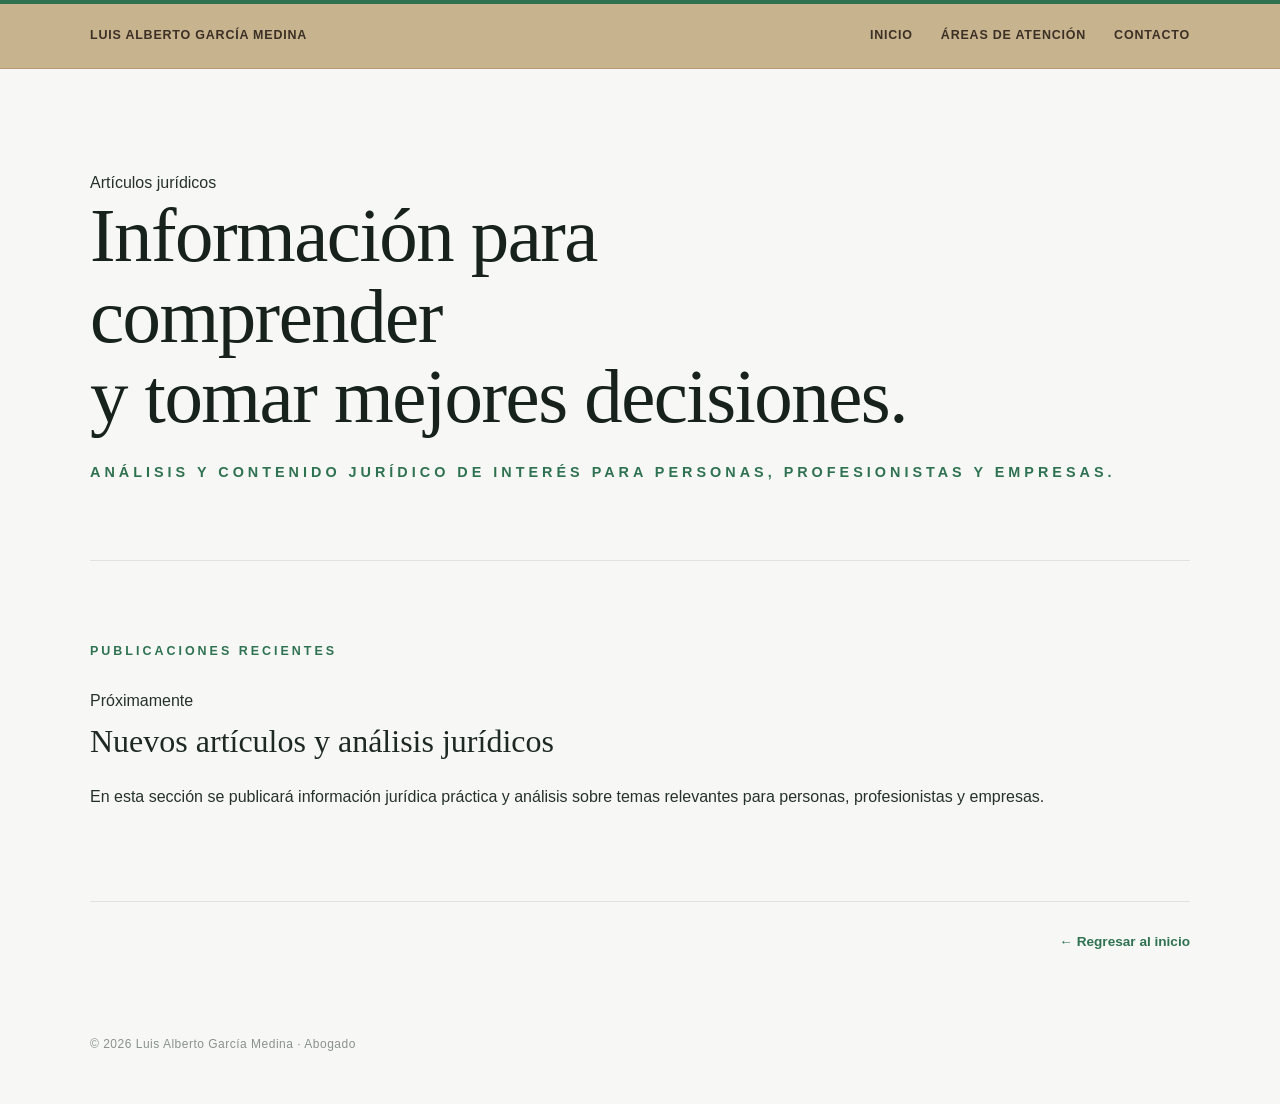
==== articulos.html @ a506838c "Create articulos.html" ====
<!DOCTYPE html>
<html lang="es">

<head>
    <meta charset="UTF-8">

    <meta name="viewport"
          content="width=device-width, initial-scale=1.0">

    <title>Artículos jurídicos | Luis Alberto García Medina</title>

    <meta name="description"
          content="Artículos y análisis jurídicos de interés para personas, profesionistas y empresas.">

    <link rel="icon" type="image/png" href="icon.png">
    <link rel="stylesheet" href="style.css">
</head>

<body>

    <!-- BARRA DE NAVEGACIÓN -->
    <nav class="navbar">
        <div class="nav-contenido">

            <span class="nav-titulo">
                Luis Alberto García Medina
            </span>

            <div class="nav-enlaces">
                <a href="index.html">Inicio</a>
                <a href="index.html#areas">Áreas de atención</a>
                <a href="index.html#contacto">Contacto</a>
            </div>

        </div>
    </nav>


    <!-- ENCABEZADO EDITORIAL -->
    <header class="header-articulos">

        <div class="identidad-articulos">

            <span class="articulos-etiqueta">
                Artículos jurídicos
            </span>

            <h1>
                Información para comprender<br>
                y tomar mejores decisiones.
            </h1>

            <p class="articulos-introduccion">
                Análisis y contenido jurídico de interés para personas,
                profesionistas y empresas.
            </p>

        </div>

    </header>


    <main>

        <!-- ARTÍCULOS -->
        <section class="seccion-articulos">

            <h2>Publicaciones recientes</h2>

            <div class="lista-articulos">

                <!-- ARTÍCULO PROVISIONAL -->
                <article class="tarjeta-articulo">

                    <span class="articulo-categoria">
                        Próximamente
                    </span>

                    <h3>
                        Nuevos artículos y análisis jurídicos
                    </h3>

                    <p>
                        En esta sección se publicará información jurídica
                        práctica y análisis sobre temas relevantes para
                        personas, profesionistas y empresas.
                    </p>

                </article>

            </div>

        </section>


        <!-- REGRESAR -->
        <div class="regresar-inicio">
            <a class="volver" href="index.html">
                ← Regresar al inicio
            </a>
        </div>

    </main>


    <footer>
        <p>
            © 2026 Luis Alberto García Medina · Abogado
        </p>
    </footer>

</body>

</html>
---- style.css ----
/* =========================================
   Luis Alberto García Medina | Abogado
   Diseño claro y profesional
   ========================================= */


/* CONFIGURACIÓN GENERAL */

* {
    margin: 0;
    padding: 0;
    box-sizing: border-box;
}

html {
    scroll-behavior: smooth;
}

body {
    background: #f7f8f6;
    color: #26312c;

    font-family: Arial, Helvetica, sans-serif;
    line-height: 1.7;

    min-height: 100vh;
}


/* LÍNEA SUPERIOR */

body::before {
    content: "";
    display: block;

    width: 100%;
    height: 4px;

    background: #2f7251;
}


/* CONTENEDORES */

header,
main,
footer {
    width: 90%;
    max-width: 1100px;
    margin-left: auto;
    margin-right: auto;
}


/* =========================================
   ENCABEZADO
   ========================================= */

header {
    padding: 100px 0 75px;

    border-bottom: 1px solid #dfe4e1;
}

header h1 {
    color: #17221d;

    font-family: Georgia, "Times New Roman", serif;
    font-size: clamp(2.5rem, 6vw, 4.8rem);

    font-weight: normal;
    line-height: 1.05;
    letter-spacing: -1.5px;

    max-width: 850px;
}

header p {
    margin-top: 22px;

    color: #2f7251;

    font-size: 0.9rem;
    font-weight: bold;

    letter-spacing: 4px;
    text-transform: uppercase;
}

/* =========================================
   ÚLTIMAS NOTICIAS EN ENCABEZADO
   ========================================= */

header {
    display: flex;
    justify-content: space-between;
    align-items: center;
    gap: 70px;
}

.identidad {
    flex: 1;
}

.ultimas-noticias {
    width: 300px;
    padding-left: 28px;
    border-left: 1px solid #c8b38f;
}

.noticias-etiqueta {
    display: block;

    margin-bottom: 14px;

    color: #9a7b48;

    font-size: 0.76rem;
    font-weight: bold;

    letter-spacing: 2.5px;
    text-transform: uppercase;
}

.ultimas-noticias .noticia-titulo {
    margin-top: 0;

    color: #56615c;

    font-family: Georgia, "Times New Roman", serif;
    font-size: 1rem;
    font-weight: normal;

    line-height: 1.5;
    letter-spacing: 0;
    text-transform: none;
}
/* =========================================
   SECCIONES
   ========================================= */

section {
    padding: 70px 0;

    border-bottom: 1px solid #dfe4e1;
}

section h2 {
    color: #2f7251;

    font-size: 0.78rem;
    font-weight: bold;

    text-transform: uppercase;
    letter-spacing: 3px;

    margin-bottom: 25px;
}

section h3 {
    color: #1e2924;

    font-family: Georgia, "Times New Roman", serif;
    font-size: 1.35rem;

    font-weight: normal;

    margin-bottom: 10px;
}

section > p {
    color: #56615c;

    max-width: 760px;

    font-size: 1.08rem;
}


/* =========================================
   ÁREAS DE ATENCIÓN
   ========================================= */

.areas {
    display: grid;

    grid-template-columns:
        repeat(2, minmax(0, 1fr));

    gap: 20px;

    margin-top: 35px;
}

.area {
    background: #ffffff;

    padding: 30px;

    border: 1px solid #e1e5e2;

    border-radius: 4px;

    box-shadow:
        0 4px 18px rgba(30, 50, 40, 0.04);

    transition:
        transform 0.2s ease,
        box-shadow 0.2s ease,
        border-color 0.2s ease;
}

.area:hover {
    transform: translateY(-3px);

    border-color: #9bbcab;

    box-shadow:
        0 8px 25px rgba(30, 50, 40, 0.08);
}

.area h3 {
    color: #24352d;
}

.area p {
    margin-top: 10px;

    color: #66716c;

    font-size: 0.95rem;
}


/* PEQUEÑO DETALLE VISUAL */

.area::before {
    content: "";

    display: block;

    width: 30px;
    height: 2px;

    background: #4b8b68;

    margin-bottom: 20px;
}


/* =========================================
   CONTACTO
   ========================================= */

section:last-of-type {
    padding-top: 80px;
    padding-bottom: 90px;
}

section:last-of-type h3 {
    font-size: 2rem;

    margin-bottom: 15px;
}

.boton {
    display: inline-block;

    margin-top: 30px;

    padding: 14px 27px;

    background: #2f7251;

    color: #ffffff;

    text-decoration: none;

    font-size: 0.88rem;
    font-weight: bold;

    letter-spacing: 0.5px;

    border-radius: 3px;

    transition:
        background 0.2s ease,
        transform 0.2s ease;
}

.boton:hover {
    background: #245c40;

    transform: translateY(-1px);
}

/* Fondo ornamental de contacto */
#contacto {
    position: relative;

    padding-left: 35px;
    padding-right: 35px;

    overflow: hidden;
}

/* Imagen ornamental en transparencia */
#contacto::before {
    content: "";

    position: absolute;
    inset: 0;

    background-image: url("fondo-contacto.png");
    background-repeat: no-repeat;
    background-position: center;
    background-size: cover;

    opacity: 0.45;

    z-index: 0;
    pointer-events: none;
}

/* Mantiene texto y botón por encima del fondo */
#contacto > * {
    position: relative;
    z-index: 1;
}


/* =========================================
   PIE DE PÁGINA
   ========================================= */

footer {
    padding: 35px 0 50px;

    color: #89918d;

    font-size: 0.75rem;

    letter-spacing: 0.5px;
}


/* =========================================
   CELULARES
   ========================================= */

@media (max-width: 700px) {

    header {
        padding: 70px 0 50px;
    }
header {
    flex-direction: column;
    align-items: flex-start;
    gap: 35px;
}

.ultimas-noticias {
    width: 100%;
    padding-left: 0;
    padding-top: 22px;

    border-left: none;
    border-top: 1px solid #c8b38f;
}
   
    header h1 {
        font-size: 2.7rem;
    }

    section {
        padding: 50px 0;
    }

    .areas {
        grid-template-columns: 1fr;
    }

    .area {
        padding: 25px;
    }

    section:last-of-type h3 {
        font-size: 1.7rem;
    }

}

/* =========================================
   TARJETAS INTERACTIVAS
   ========================================= */

.area-link {
    display: block;

    color: inherit;
    text-decoration: none;

    cursor: pointer;
}


/* Evita el estilo típico de los enlaces */

.area-link h3,
.area-link p {
    text-decoration: none;
}


/* INDICADOR "VER INFORMACIÓN" */

.ver-mas {
    display: inline-block;

    margin-top: 18px;

    color: #2f7251;

    font-size: 0.78rem;
    font-weight: bold;

    letter-spacing: 0.5px;

    opacity: 0.65;

    transition:
        opacity 0.2s ease,
        transform 0.2s ease;
}


/* EFECTO AL PASAR EL CURSOR */

.area-link:hover {
    transform: translateY(-5px);

    border-color: #7da58f;

    box-shadow:
        0 12px 30px rgba(30, 50, 40, 0.13);

    background: #ffffff;
}


/* El indicador también reacciona */

.area-link:hover .ver-mas {
    opacity: 1;

    transform: translateX(4px);
}


/* ACCESIBILIDAD: NAVEGACIÓN CON TECLADO */

.area-link:focus-visible {
    outline: 2px solid #2f7251;
    outline-offset: 4px;
}
/* =========================================
   PÁGINAS DE ÁREAS JURÍDICAS
   ========================================= */

.servicios-detalle {
    display: grid;
    grid-template-columns: repeat(2, minmax(0, 1fr));

    gap: 20px;
    margin-top: 40px;
}

.servicios-detalle > div {
    background: #ffffff;

    padding: 28px;

    border: 1px solid #e1e5e2;
    border-radius: 4px;

    box-shadow:
        0 4px 18px rgba(30, 50, 40, 0.04);
}

.servicios-detalle h3 {
    color: #24352d;

    font-size: 1.2rem;
}

.servicios-detalle p {
    color: #66716c;

    font-size: 0.95rem;
}


/* ENLACE PARA REGRESAR */

.volver {
    color: #2f7251;

    text-decoration: none;

    font-size: 0.85rem;
    font-weight: bold;

    transition: opacity 0.2s ease;
}

.volver:hover {
    opacity: 0.65;
}


/* CELULARES */

@media (max-width: 700px) {

    .servicios-detalle {
        grid-template-columns: 1fr;
    }

}
/* =========================================
   REGRESAR AL INICIO
   ========================================= */

.regresar-inicio {
    padding: 25px 0 45px;
    text-align: right;
}
/* =========================================
   BARRA DE NAVEGACIÓN
   ========================================= */

.navbar {
    width: 100%;
    background: #c8b38f;
    border-bottom: 1px solid #b39a72;
}

.nav-contenido {
    width: 90%;
    max-width: 1100px;
    margin: 0 auto;

    min-height: 64px;

    display: flex;
    align-items: center;
    justify-content: space-between;

    gap: 30px;
}

.nav-titulo {
    color: #3b3025;
    font-family: Arial, Helvetica, sans-serif;
    font-size: 0.78rem;
    font-weight: bold;
    letter-spacing: 0.8px;
    text-transform: uppercase;
    white-space: nowrap;
}
.nav-enlaces {
    display: flex;
    align-items: center;
    gap: 28px;
}

.nav-enlaces a {
    color: #3b3025;
    text-decoration: none;

    font-size: 0.78rem;
    font-weight: bold;

    letter-spacing: 0.8px;
    text-transform: uppercase;

    transition: color 0.2s ease;
}
.nav-enlaces a:hover {
    color: #2f7251;
}


/* CELULARES */

@media (max-width: 700px) {

    .nav-contenido {
        min-height: auto;
        padding: 16px 0;

        flex-direction: column;
        align-items: flex-start;

        gap: 12px;
    }

    .nav-enlaces {
        width: 100%;
        gap: 18px;

        overflow-x: auto;
        white-space: nowrap;
    }

    .nav-enlaces a {
        font-size: 0.72rem;
    }

}

/* =========================================
   ACCESIBILIDAD
   ========================================= */

.accesibilidad {
    position: fixed;
    right: 20px;
    bottom: 20px;
    z-index: 1000;
}

.accesibilidad-boton {
    display: flex;
    align-items: center;
    gap: 8px;

    padding: 11px 16px;

    background: #2f7251;
    color: #ffffff;

    border: none;
    border-radius: 4px;

    font-family: Arial, Helvetica, sans-serif;
    font-size: 0.82rem;
    font-weight: bold;

    cursor: pointer;

    box-shadow: 0 5px 18px rgba(30, 50, 40, 0.18);

    transition:
        background 0.2s ease,
        transform 0.2s ease;
}

.accesibilidad-boton:hover {
    background: #245c40;
    transform: translateY(-2px);
}

.accesibilidad-icono {
    font-size: 1.15rem;
}

.accesibilidad-panel {
    display: none;

    position: absolute;
    right: 0;
    bottom: 55px;

    width: 260px;
    padding: 22px;

    background: #f7f8f6;

    border: 1px solid #b39a72;
    border-radius: 4px;

    box-shadow: 0 8px 30px rgba(30, 50, 40, 0.18);
}

.accesibilidad-panel.activo {
    display: block;
}
/* ENCABEZADO DEL PANEL */

.accesibilidad-encabezado {
    display: flex;
    align-items: center;
    justify-content: space-between;
    gap: 15px;
    margin-bottom: 14px;
}

.accesibilidad-encabezado h2 {
    margin-bottom: 0;
}

.accesibilidad-cerrar {
    width: auto !important;
    margin: 0 !important;
    padding: 3px 8px !important;

    background: transparent !important;
    border: none !important;

    color: #3b3025 !important;

    font-size: 1.4rem !important;
    line-height: 1;

    cursor: pointer;
}

.accesibilidad-cerrar:hover {
    color: #2f7251 !important;
}
.accesibilidad-panel h2 {
    margin-bottom: 18px;

    color: #3b3025;

    font-size: 0.85rem;
    letter-spacing: 1px;
    text-transform: uppercase;
}

.accesibilidad-panel button {
    width: 100%;

    margin: 4px 0;
    padding: 10px;

    background: #ffffff;
    color: #3b3025;

    border: 1px solid #d8d2c7;
    border-radius: 3px;

    font-family: Arial, Helvetica, sans-serif;
    font-size: 0.82rem;

    text-align: left;
    cursor: pointer;
}

.accesibilidad-panel button:hover {
    border-color: #2f7251;
    color: #2f7251;
}

.accesibilidad-tamano {
    display: flex;
    gap: 6px;
    margin-bottom: 8px;
}

.accesibilidad-tamano button {
    text-align: center;
}

.accesibilidad-panel hr {
    margin: 12px 0;

    border: none;
    border-top: 1px solid #dfe4e1;
}


/* CELULARES */

@media (max-width: 700px) {

    .accesibilidad {
        right: 12px;
        bottom: 12px;
    }

    .accesibilidad-boton {
        padding: 10px 13px;
    }

    .accesibilidad-panel {
        width: 250px;
    }
}

/* =========================================
   MODO ALTO CONTRASTE
   ========================================= */

body.alto-contraste {
    background: #000000;
    color: #ffffff;
}

body.alto-contraste::before {
    background: #ffff00;
}

body.alto-contraste header,
body.alto-contraste main,
body.alto-contraste footer {
    color: #ffffff;
}

body.alto-contraste header {
    border-bottom-color: #ffffff;
}

body.alto-contraste header h1,
body.alto-contraste header p,
body.alto-contraste section h2,
body.alto-contraste section h3,
body.alto-contraste section p {
    color: #ffffff;
}

body.alto-contraste section {
    border-bottom-color: #ffffff;
}


/* BARRA DE NAVEGACIÓN */

body.alto-contraste .navbar {
    background: #000000;
    border-bottom-color: #ffffff;
}

body.alto-contraste .nav-titulo,
body.alto-contraste .nav-enlaces a {
    color: #ffff00;
}


/* TARJETAS */

body.alto-contraste .area,
body.alto-contraste .servicios-detalle > div {
    background: #000000;
    border-color: #ffffff;
    box-shadow: none;
}

body.alto-contraste .area h3,
body.alto-contraste .area p,
body.alto-contraste .servicios-detalle h3,
body.alto-contraste .servicios-detalle p {
    color: #ffffff;
}

body.alto-contraste .area::before {
    background: #ffff00;
}

body.alto-contraste .ver-mas,
body.alto-contraste .volver {
    color: #ffff00;
}


/* BOTÓN DE WHATSAPP */

body.alto-contraste .boton {
    background: #ffff00;
    color: #000000;
}


/* PANEL DE ACCESIBILIDAD */

body.alto-contraste .accesibilidad-boton {
    background: #ffff00;
    color: #000000;
}

body.alto-contraste .accesibilidad-panel {
    background: #000000;
    border-color: #ffffff;
}

body.alto-contraste .accesibilidad-panel h2 {
    color: #ffffff;
}

body.alto-contraste .accesibilidad-panel button {
    background: #000000;
    color: #ffffff;
    border-color: #ffffff;
}

body.alto-contraste .accesibilidad-panel button:hover {
    background: #ffff00;
    color: #000000;
}

body.alto-contraste .accesibilidad-cerrar {
    color: #ffffff !important;
}

/* =========================================
   RESALTAR ENLACES
   ========================================= */

body.enlaces-resaltados a:not(.accesibilidad-boton) {
    text-decoration: underline !important;
    text-decoration-thickness: 2px !important;
    text-underline-offset: 3px;
    font-weight: bold;
}

body.enlaces-resaltados .area-link {
    border: 2px solid #2f7251;
}

body.enlaces-resaltados .boton {
    text-decoration: underline !important;
}

/* =========================================
   TEXTO MÁS LEGIBLE
   ========================================= */

body.texto-legible {
    line-height: 1.9;
}

body.texto-legible p,
body.texto-legible h1,
body.texto-legible h2,
body.texto-legible h3,
body.texto-legible a,
body.texto-legible button {
    letter-spacing: 0.06em;
    word-spacing: 0.12em;
}

body.texto-legible p {
    line-height: 1.9;
}
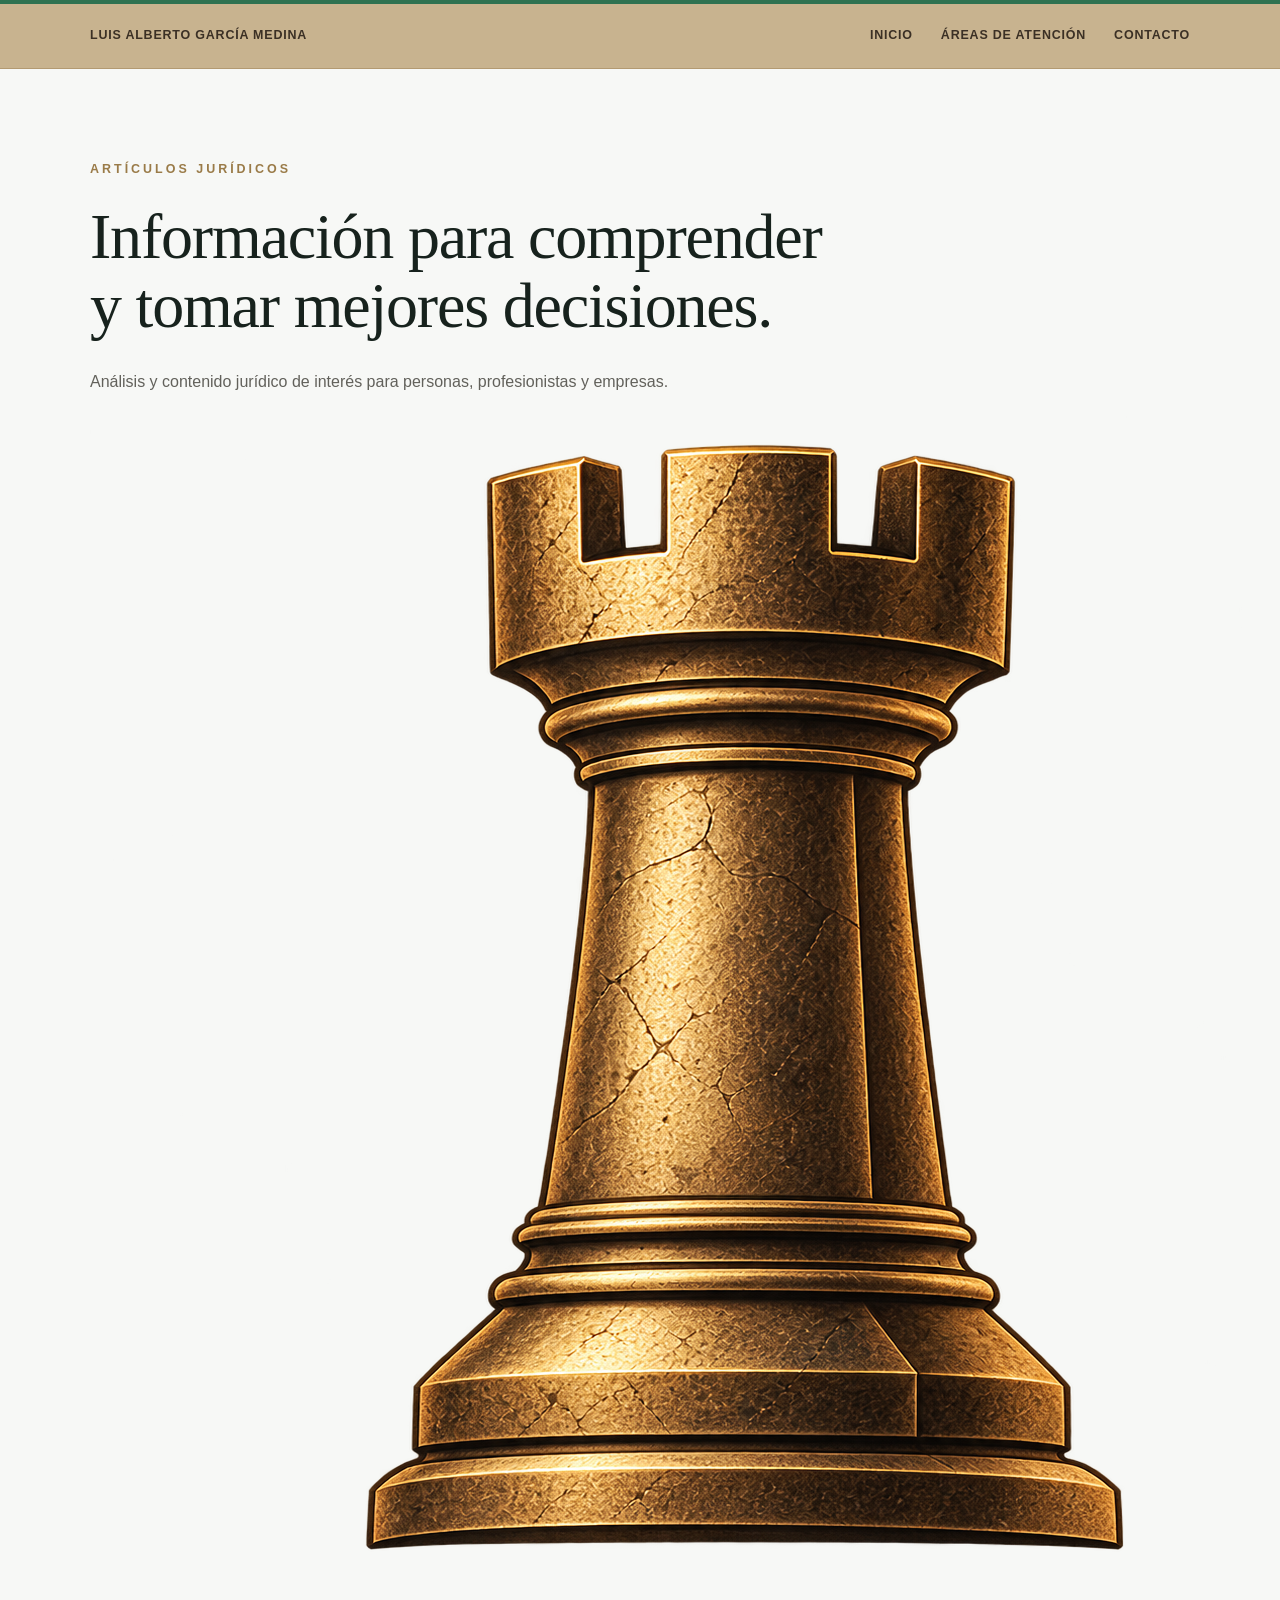
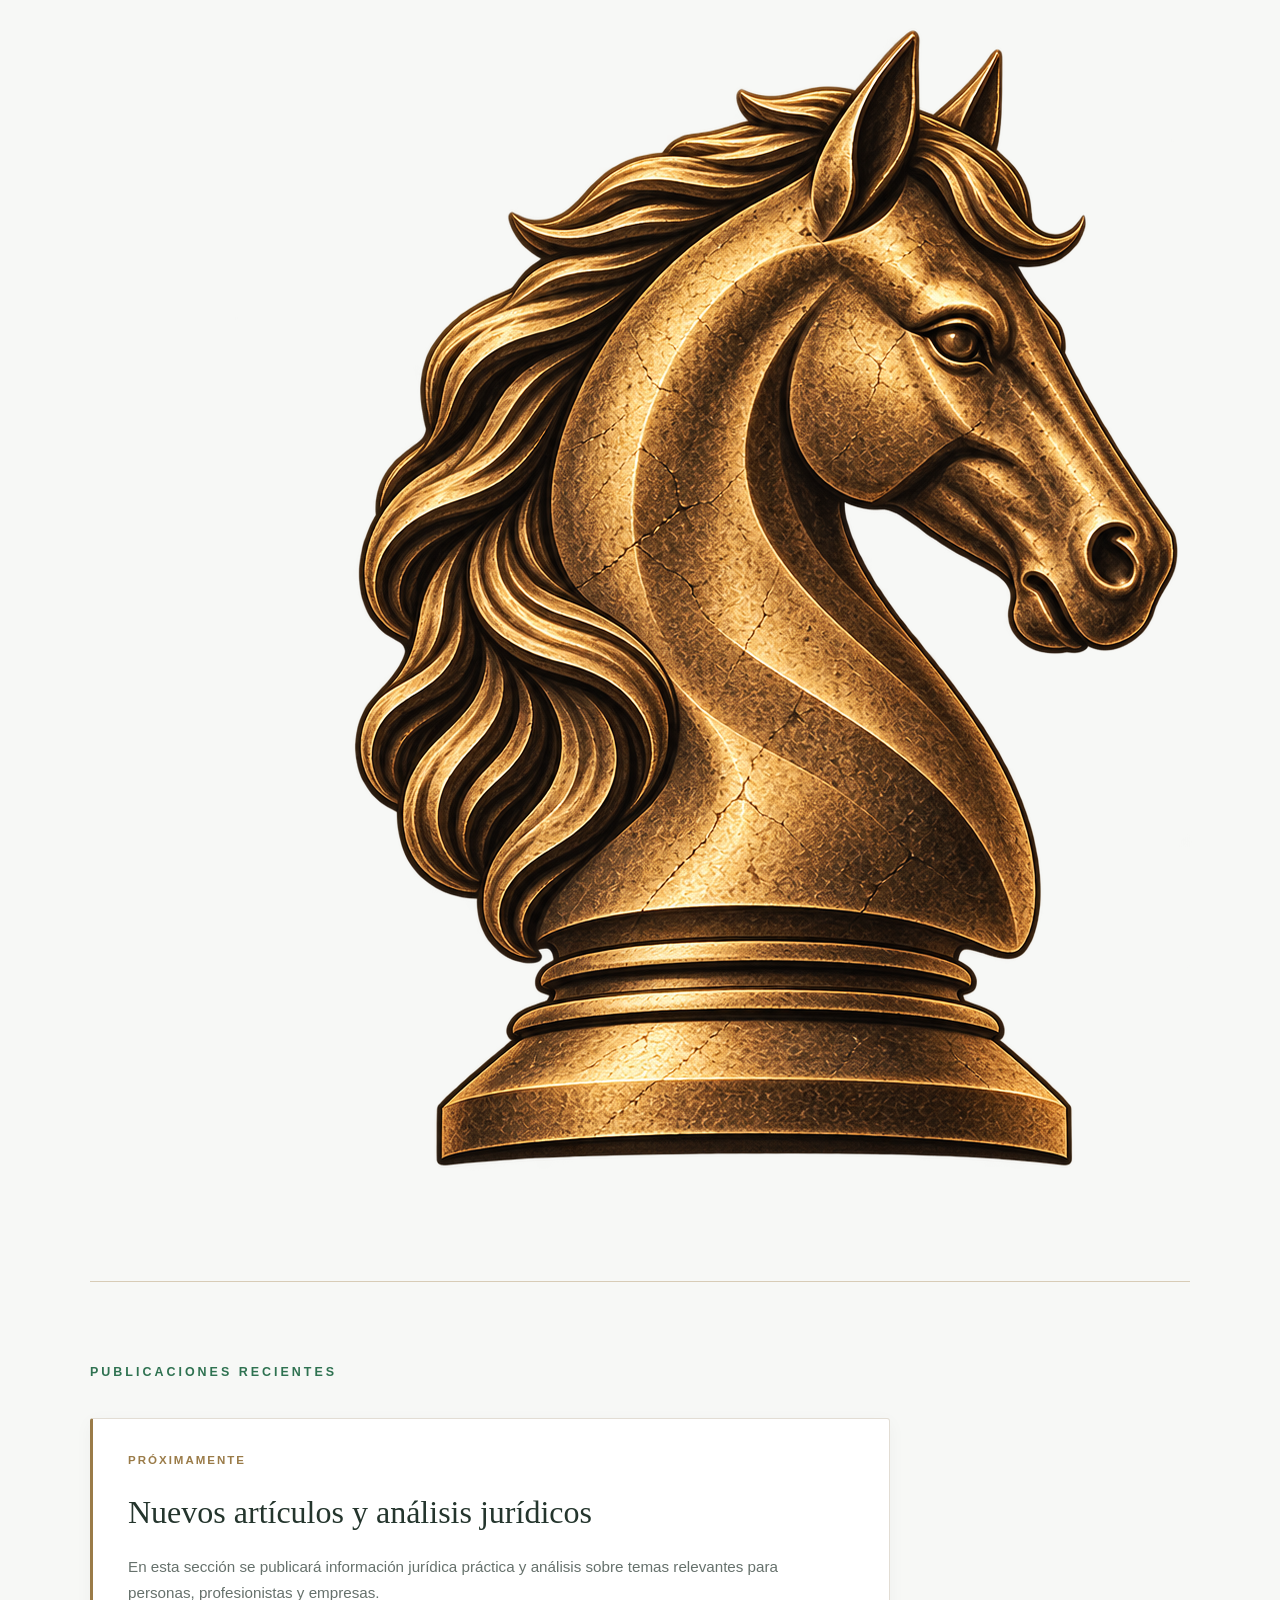
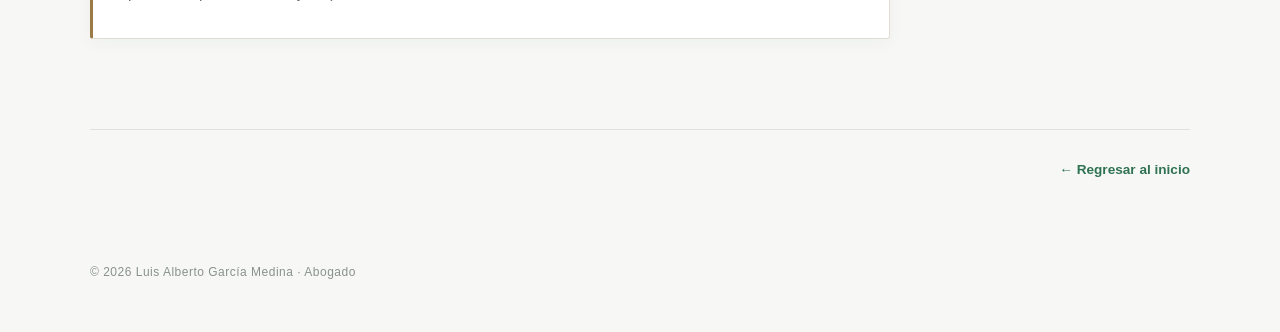
==== commit 882faa6e: "Update articulos.html" ====
--- a/articulos.html
+++ b/articulos.html
@@ -37,27 +37,39 @@
 
 
     <!-- ENCABEZADO EDITORIAL -->
-    <header class="header-articulos">
+  <header class="header-articulos">
 
-        <div class="identidad-articulos">
+    <div class="identidad-articulos">
 
-            <span class="articulos-etiqueta">
-                Artículos jurídicos
-            </span>
+        <span class="articulos-etiqueta">
+            Artículos jurídicos
+        </span>
 
-            <h1>
-                Información para comprender<br>
-                y tomar mejores decisiones.
-            </h1>
+        <h1>
+            Información para comprender<br>
+            y tomar mejores decisiones.
+        </h1>
 
-            <p class="articulos-introduccion">
-                Análisis y contenido jurídico de interés para personas,
-                profesionistas y empresas.
-            </p>
+        <p class="articulos-introduccion">
+            Análisis y contenido jurídico de interés para personas,
+            profesionistas y empresas.
+        </p>
 
-        </div>
+    </div>
 
-    </header>
+    <div class="simbolos-editoriales" aria-hidden="true">
+
+        <img class="simbolo-torre"
+             src="torre.png"
+             alt="">
+
+        <img class="simbolo-caballo"
+             src="caballo.png"
+             alt="">
+
+    </div>
+
+</header>
 
 
     <main>
--- a/style.css
+++ b/style.css
@@ -91,7 +91,7 @@
    ÚLTIMAS NOTICIAS EN ENCABEZADO
    ========================================= */
 
-header {
+.header-inicio {
     display: flex;
     justify-content: space-between;
     align-items: center;
@@ -350,10 +350,11 @@
 
 @media (max-width: 700px) {
 
-    header {
-        padding: 70px 0 50px;
-    }
-header {
+   header {
+    padding: 70px 0 50px;
+}
+
+.header-inicio {
     flex-direction: column;
     align-items: flex-start;
     gap: 35px;
@@ -620,6 +621,165 @@
 }
 
 /* =========================================
+   PÁGINA DE ARTÍCULOS
+   ========================================= */
+
+/* Encabezado editorial */
+
+.header-articulos {
+    display: block;
+
+    padding-top: 90px;
+    padding-bottom: 70px;
+
+    border-bottom: 1px solid #d8ccb7;
+}
+
+.identidad-articulos {
+    max-width: 850px;
+}
+
+.articulos-etiqueta {
+    display: block;
+
+    margin-bottom: 22px;
+
+    color: #9a7b48;
+
+    font-size: 0.78rem;
+    font-weight: bold;
+
+    letter-spacing: 3px;
+    text-transform: uppercase;
+}
+
+.header-articulos h1 {
+    max-width: 900px;
+
+    color: #17221d;
+
+    font-family: Georgia, "Times New Roman", serif;
+    font-size: clamp(2.3rem, 5vw, 4.2rem);
+
+    font-weight: normal;
+    line-height: 1.08;
+    letter-spacing: -1.2px;
+}
+
+.header-articulos .articulos-introduccion {
+    max-width: 650px;
+
+    margin-top: 28px;
+
+    color: #62615b;
+
+    font-family: Arial, Helvetica, sans-serif;
+    font-size: 1rem;
+    font-weight: normal;
+
+    line-height: 1.7;
+    letter-spacing: 0;
+    text-transform: none;
+}
+
+
+/* Sección de publicaciones */
+
+.seccion-articulos {
+    padding-top: 70px;
+    padding-bottom: 80px;
+}
+
+.lista-articulos {
+    margin-top: 35px;
+}
+
+.tarjeta-articulo {
+    max-width: 800px;
+
+    padding: 32px 35px;
+
+    background: #ffffff;
+
+    border: 1px solid #e2ddd4;
+    border-left: 3px solid #9a7b48;
+
+    border-radius: 3px;
+
+    box-shadow:
+        0 4px 18px rgba(30, 50, 40, 0.04);
+
+    transition:
+        transform 0.2s ease,
+        box-shadow 0.2s ease;
+}
+
+.tarjeta-articulo:hover {
+    transform: translateY(-2px);
+
+    box-shadow:
+        0 8px 25px rgba(30, 50, 40, 0.08);
+}
+
+.articulo-categoria {
+    display: block;
+
+    margin-bottom: 14px;
+
+    color: #9a7b48;
+
+    font-size: 0.72rem;
+    font-weight: bold;
+
+    letter-spacing: 2px;
+    text-transform: uppercase;
+}
+
+.tarjeta-articulo h3 {
+    margin-bottom: 14px;
+
+    color: #24352d;
+
+    font-family: Georgia, "Times New Roman", serif;
+    font-size: 1.45rem;
+
+    font-weight: normal;
+}
+
+.tarjeta-articulo p {
+    max-width: 680px;
+
+    color: #66716c;
+
+    font-size: 0.95rem;
+    line-height: 1.7;
+}
+
+
+/* Adaptación para celular */
+
+@media (max-width: 700px) {
+
+    .header-articulos {
+        padding-top: 65px;
+        padding-bottom: 50px;
+    }
+
+    .header-articulos h1 {
+        font-size: 2.35rem;
+    }
+
+    .seccion-articulos {
+        padding-top: 50px;
+        padding-bottom: 60px;
+    }
+
+    .tarjeta-articulo {
+        padding: 26px 24px;
+    }
+
+}
+/* =========================================
    ACCESIBILIDAD
    ========================================= */
 
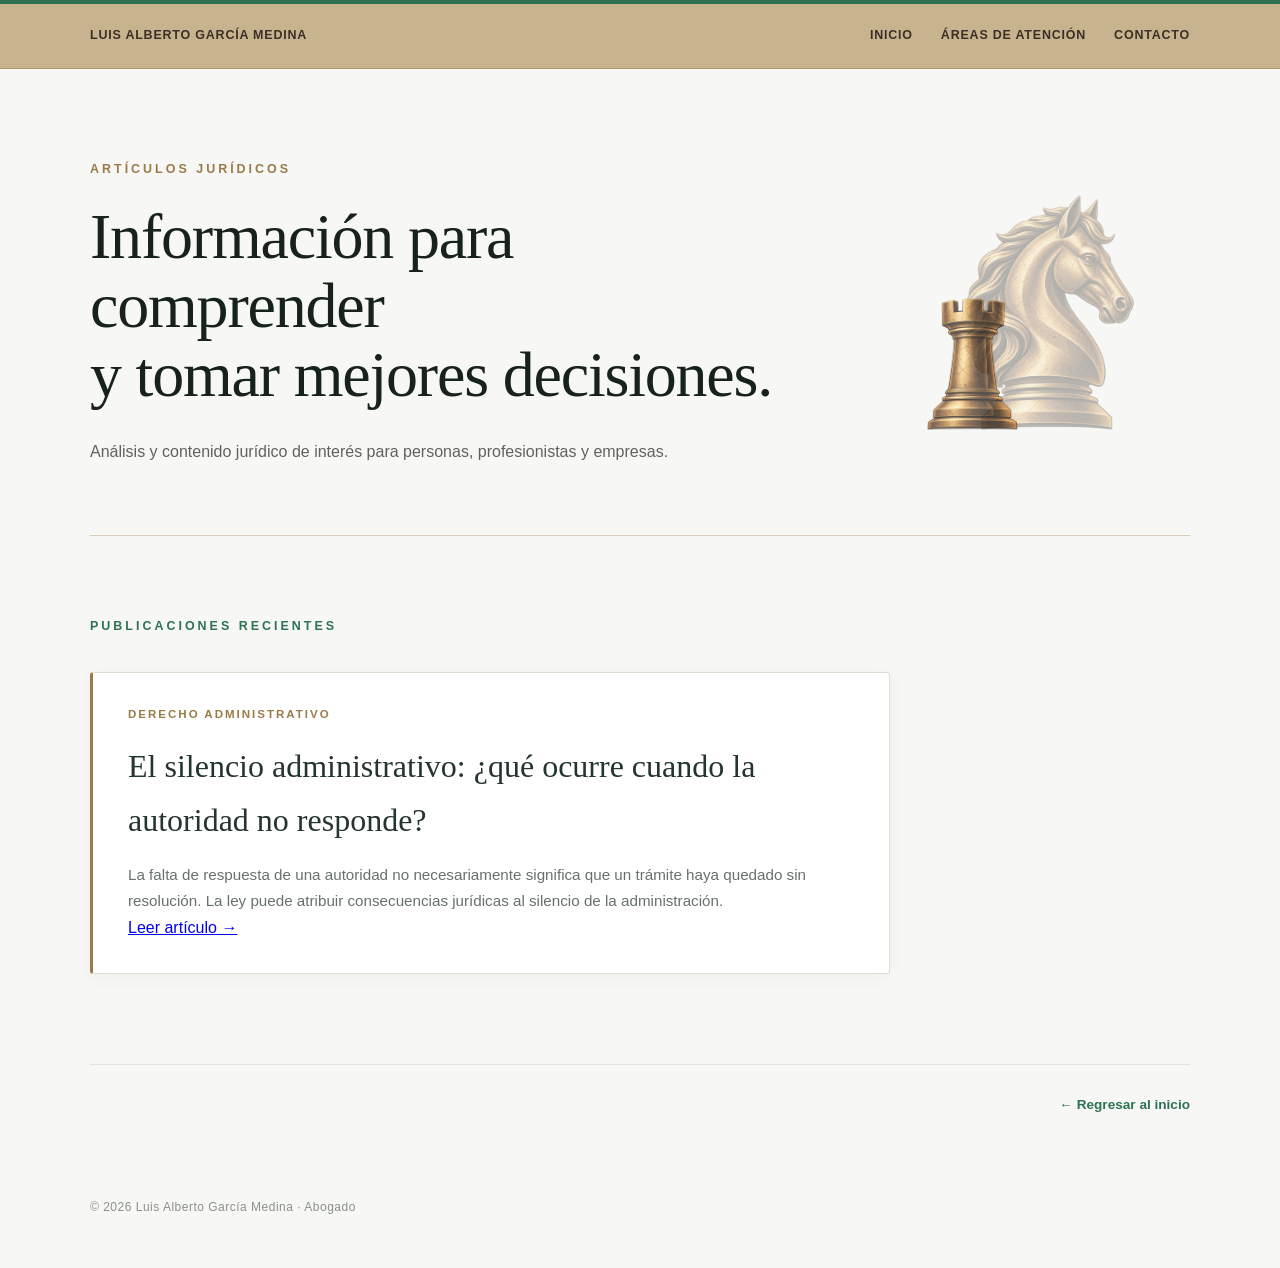
==== commit fa049e63: "Update articulos.html" ====
--- a/articulos.html
+++ b/articulos.html
@@ -81,24 +81,23 @@
 
             <div class="lista-articulos">
 
-                <!-- ARTÍCULO PROVISIONAL -->
-                <article class="tarjeta-articulo">
+<article class="tarjeta-articulo">
+    <span class="articulo-categoria">Derecho administrativo</span>
 
-                    <span class="articulo-categoria">
-                        Próximamente
-                    </span>
+    <h3>
+        El silencio administrativo: ¿qué ocurre cuando la autoridad no responde?
+    </h3>
 
-                    <h3>
-                        Nuevos artículos y análisis jurídicos
-                    </h3>
+    <p>
+        La falta de respuesta de una autoridad no necesariamente significa
+        que un trámite haya quedado sin resolución. La ley puede atribuir
+        consecuencias jurídicas al silencio de la administración.
+    </p>
 
-                    <p>
-                        En esta sección se publicará información jurídica
-                        práctica y análisis sobre temas relevantes para
-                        personas, profesionistas y empresas.
-                    </p>
-
-                </article>
+    <a class="leer-articulo" href="#">
+        Leer artículo →
+    </a>
+</article>
 
             </div>
 
--- a/style.css
+++ b/style.css
@@ -627,7 +627,10 @@
 /* Encabezado editorial */
 
 .header-articulos {
-    display: block;
+    display: flex;
+    justify-content: space-between;
+    align-items: center;
+    gap: 60px;
 
     padding-top: 90px;
     padding-bottom: 70px;
@@ -638,7 +641,61 @@
 .identidad-articulos {
     max-width: 850px;
 }
-
+/* Símbolos editoriales */
+
+.simbolos-editoriales {
+    position: relative;
+    flex-shrink: 0;
+
+    width: 330px;
+    height: 280px;
+
+    margin-right: 10px;
+}
+
+/* Configuración general */
+/* Símbolos editoriales */
+
+.simbolos-editoriales {
+    position: relative;
+    flex-shrink: 0;
+
+    width: 330px;
+    height: 280px;
+
+    margin-right: 10px;
+}
+
+/* Configuración general */
+.simbolos-editoriales img {
+    position: absolute;
+    display: block;
+    object-fit: contain;
+}
+
+/* Caballo: figura de fondo */
+.simbolo-caballo {
+    width: 270px;
+
+    right: 0;
+    bottom: 15px;
+
+    opacity: 0.30;
+
+    z-index: 1;
+}
+
+/* Torre: figura principal */
+.simbolo-torre {
+    width: 155px;
+
+    right: 130px;
+    bottom: 17px;
+
+    opacity: 0.72;
+
+    z-index: 2;
+}
 .articulos-etiqueta {
     display: block;
 
@@ -763,6 +820,10 @@
     .header-articulos {
         padding-top: 65px;
         padding-bottom: 50px;
+
+        flex-direction: column;
+        align-items: flex-start;
+        gap: 35px;
     }
 
     .header-articulos h1 {
@@ -777,6 +838,29 @@
     .tarjeta-articulo {
         padding: 26px 24px;
     }
+
+  .simbolos-editoriales {
+    width: 170px;
+    height: 150px;
+
+    align-self: flex-end;
+    margin-right: 0;
+}
+
+.simbolo-torre {
+    width: 105px;
+
+    right: 50px;
+    bottom: 0;
+}
+
+.simbolo-caballo {
+    width: 95px;
+
+    right: 0;
+    bottom: 25px;
+}
+
 
 }
 /* =========================================
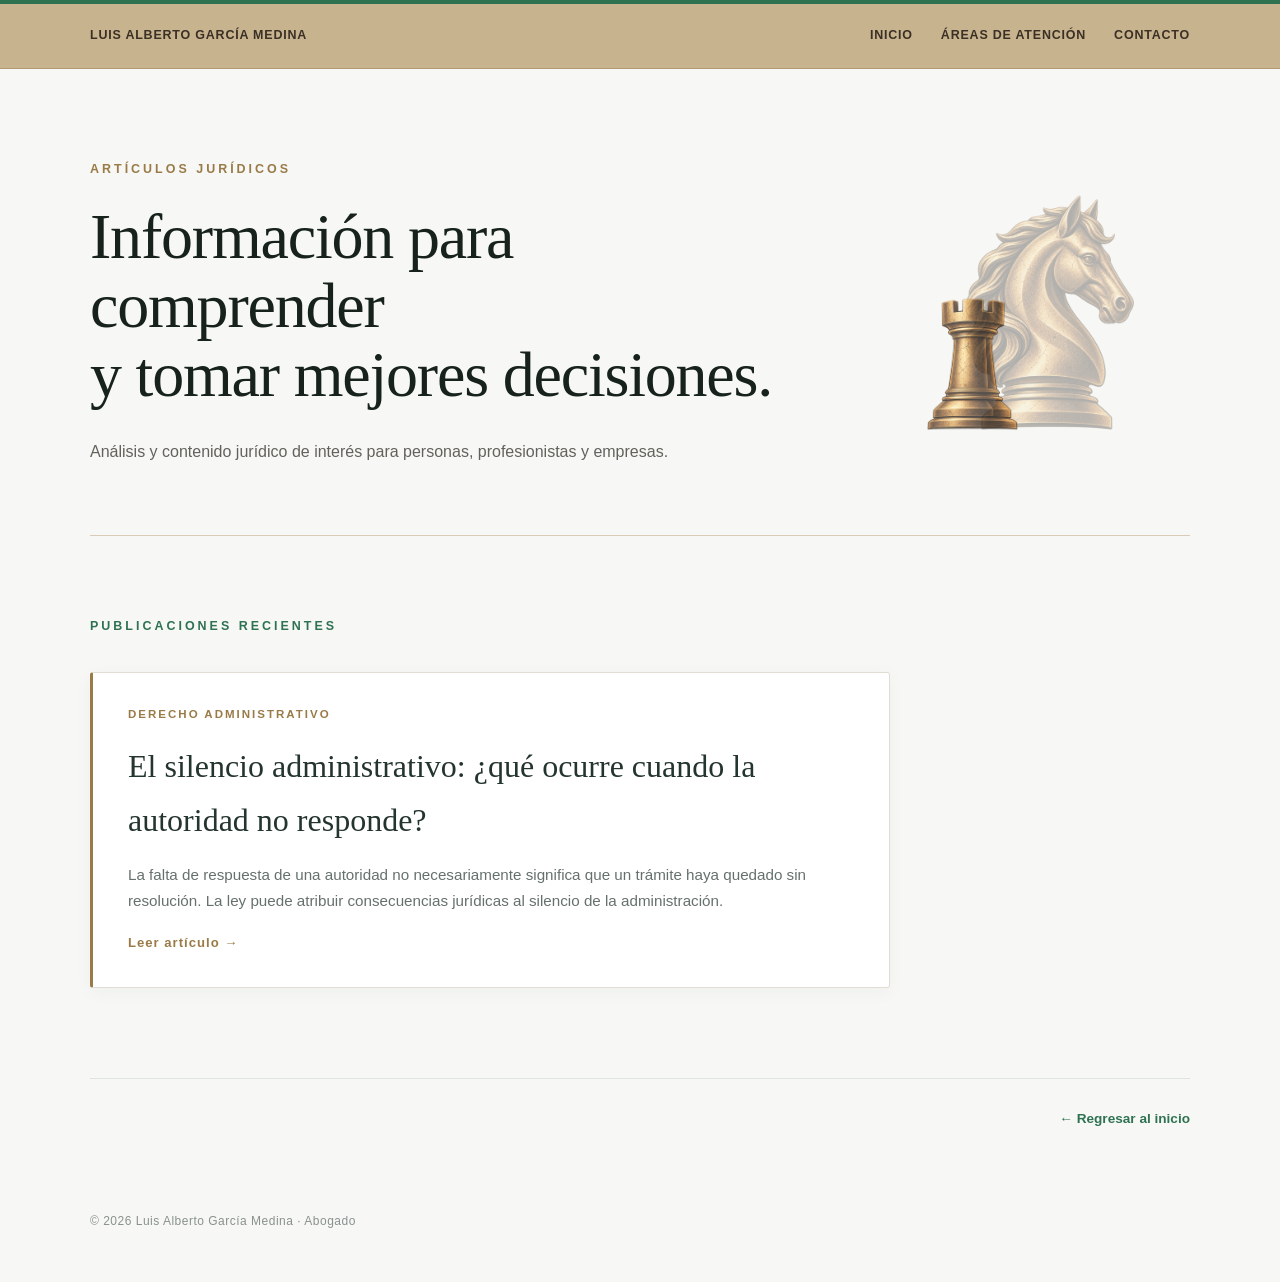
==== commit 554846fe: "Update articulos.html" ====
--- a/articulos.html
+++ b/articulos.html
@@ -94,7 +94,7 @@
         consecuencias jurídicas al silencio de la administración.
     </p>
 
-    <a class="leer-articulo" href="#">
+    <a class="leer-articulo" href="silencio-administrativo.html">
         Leer artículo →
     </a>
 </article>
--- a/style.css
+++ b/style.css
@@ -812,6 +812,23 @@
     line-height: 1.7;
 }
 
+.leer-articulo {
+    display: inline-block;
+    margin-top: 18px;
+
+    color: #9a7b48;
+    font-size: 0.82rem;
+    font-weight: bold;
+    letter-spacing: 1px;
+    text-decoration: none;
+
+    transition: transform 0.2s ease, color 0.2s ease;
+}
+
+.leer-articulo:hover {
+    color: #24352d;
+    transform: translateX(4px);
+}
 
 /* Adaptación para celular */
 
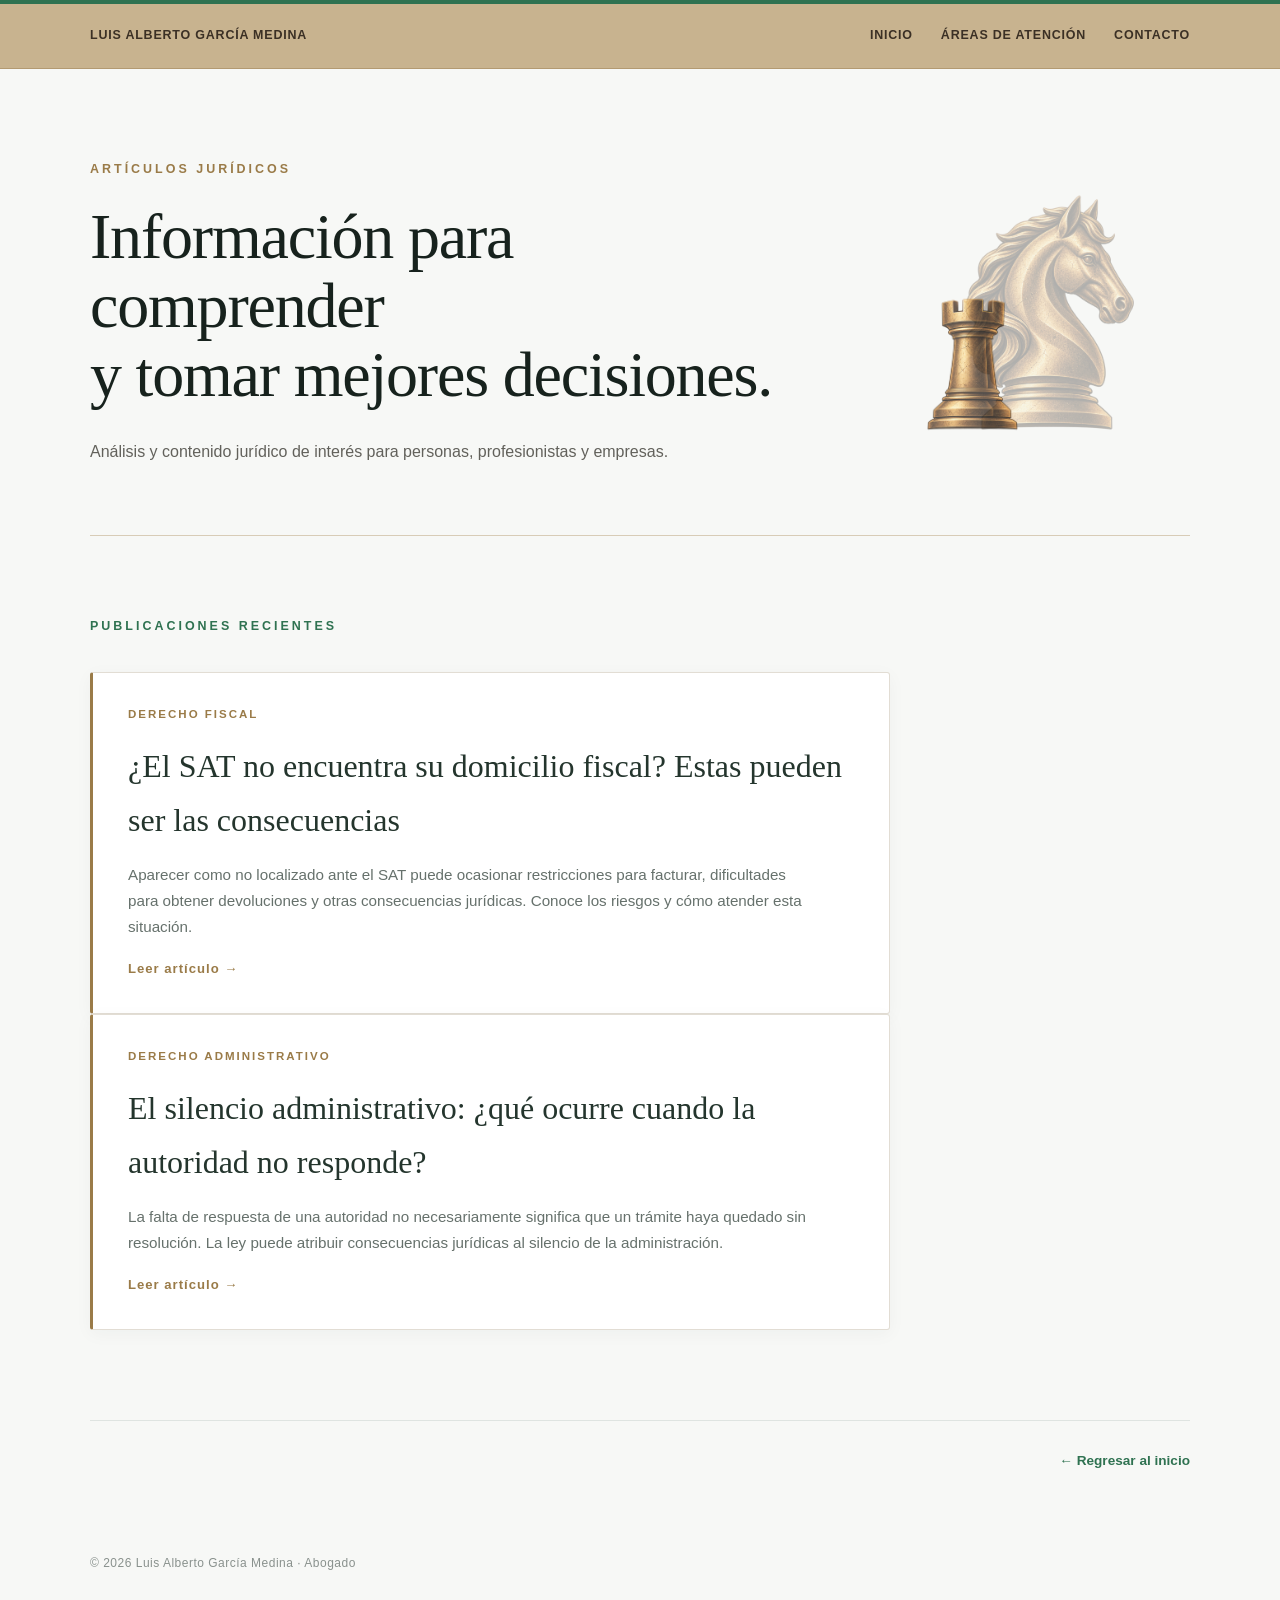
==== commit 3772368c: "Update articulos.html" ====
--- a/articulos.html
+++ b/articulos.html
@@ -81,6 +81,32 @@
 
             <div class="lista-articulos">
 
+                
+<!-- ARTÍCULO: DOMICILIO FISCAL NO LOCALIZADO -->
+<article class="tarjeta-articulo">
+
+    <span class="articulo-categoria">
+        Derecho fiscal
+    </span>
+
+    <h3>
+        ¿El SAT no encuentra su domicilio fiscal?
+        Estas pueden ser las consecuencias
+    </h3>
+
+    <p>
+        Aparecer como no localizado ante el SAT puede ocasionar
+        restricciones para facturar, dificultades para obtener
+        devoluciones y otras consecuencias jurídicas.
+        Conoce los riesgos y cómo atender esta situación.
+    </p>
+
+    <a class="leer-articulo" href="domicilio-fiscal-no-localizado.html">
+        Leer artículo →
+    </a>
+
+</article>
+
 <article class="tarjeta-articulo">
     <span class="articulo-categoria">Derecho administrativo</span>
 
--- a/style.css
+++ b/style.css
@@ -569,6 +569,13 @@
     text-transform: uppercase;
     white-space: nowrap;
 }
+
+#fecha-hora-culiacan {
+    font-weight: normal;
+    letter-spacing: 0.5px;
+    white-space: nowrap;
+}
+
 .nav-enlaces {
     display: flex;
     align-items: center;
@@ -606,17 +613,21 @@
         gap: 12px;
     }
 
-    .nav-enlaces {
-        width: 100%;
-        gap: 18px;
-
-        overflow-x: auto;
-        white-space: nowrap;
-    }
-
-    .nav-enlaces a {
-        font-size: 0.72rem;
-    }
+   
+.nav-enlaces {
+    width: 100%;
+    display: grid;
+    grid-template-columns: repeat(2, minmax(0, 1fr));
+    column-gap: 12px;
+    row-gap: 12px;
+}
+
+.nav-enlaces a {
+    font-size: 0.72rem;
+    white-space: normal;
+    line-height: 1.4;
+}
+
 
 }
 
@@ -830,6 +841,154 @@
     transform: translateX(4px);
 }
 
+/* =========================================
+   ARTÍCULO INDIVIDUAL
+   ========================================= */
+
+.pagina-articulo {
+    max-width: 1100px;
+    margin: 0 auto;
+    padding: 80px 35px 90px;
+   overflow: hidden;
+}
+
+.articulo-completo {
+    max-width: 780px;
+}
+
+.articulo-completo h1 {
+    margin-top: 18px;
+    margin-bottom: 28px;
+
+    color: #17221d;
+    font-family: Georgia, "Times New Roman", serif;
+    font-size: clamp(2.4rem, 5vw, 4rem);
+    font-weight: normal;
+    line-height: 1.1;
+    letter-spacing: -1px;
+}
+
+.articulo-entrada {
+    margin-bottom: 45px;
+
+    color: #62615b;
+    font-family: Georgia, "Times New Roman", serif;
+    font-size: 1.2rem;
+    line-height: 1.7;
+}
+
+.contenido-articulo {
+    color: #3f4944;
+    font-size: 1rem;
+    line-height: 1.85;
+
+    text-align: justify;
+    hyphens: auto;
+    overflow-wrap: break-word;
+}
+/* =========================================
+   PRESENTACIÓN DEL CONTENIDO DEL ARTÍCULO
+   ========================================= */
+
+/* Separación entre párrafos */
+.contenido-articulo p {
+    margin-bottom: 22px;
+}
+
+/* Títulos principales del artículo */
+.contenido-articulo h2 {
+    margin-top: 45px;
+    margin-bottom: 18px;
+
+    color: #24352d;
+    font-family: Georgia, "Times New Roman", serif;
+    font-size: 1.65rem;
+    font-weight: normal;
+    line-height: 1.3;
+}
+
+/* Subtítulos */
+.contenido-articulo h3 {
+    margin-top: 30px;
+    margin-bottom: 12px;
+
+    color: #2f7251;
+    font-family: Georgia, "Times New Roman", serif;
+    font-size: 1.2rem;
+    font-weight: normal;
+}
+
+/* Fecha y tiempo estimado de lectura */
+.contenido-articulo .articulo-fecha {
+    margin-bottom: 35px;
+
+    color: #9a7b48;
+    font-size: 0.82rem;
+    letter-spacing: 0.3px;
+}
+
+/* Firma del autor */
+.contenido-articulo p:last-child {
+    margin-top: 45px;
+    padding-top: 20px;
+
+    border-top: 1px solid #d8ccb7;
+
+    color: #62615b;
+    font-size: 0.9rem;
+}
+.pagina-articulo .regresar-inicio {
+    max-width: 780px;
+    margin-top: 65px;
+}
+/* MARCA DE AGUA EN ARTÍCULOS */
+
+.articulo-completo {
+    position: relative;
+    isolation: isolate;
+}
+
+.marca-agua {
+    position: absolute;
+
+    top: 220px;
+    left: 48%;
+
+    width: 600px;
+    height: 780px;
+
+    background-repeat: no-repeat;
+    background-position: center;
+    background-size: contain;
+
+    opacity: 0.05;
+
+    pointer-events: none;
+    z-index: 0;
+}
+
+.marca-agua.torre {
+    background-image: url("torre.png");
+    opacity: 0.05;
+    background-color: transparent;
+    border: none;
+}
+
+/* Marca de agua del artículo sobre domicilio fiscal */
+
+.marca-agua.caballo {
+    background-image: url("caballo.png");
+    width: 810px;
+    height: 1053px;
+    left: 42%;
+    opacity: 0.05;
+}
+
+.articulo-completo > :not(.marca-agua) {
+    position: relative;
+    z-index: 1;
+}
+
 /* Adaptación para celular */
 
 @media (max-width: 700px) {
@@ -856,27 +1015,33 @@
         padding: 26px 24px;
     }
 
-  .simbolos-editoriales {
-    width: 170px;
-    height: 150px;
+ 
+.simbolos-editoriales {
+    width: 260px;
+    height: 210px;
 
     align-self: flex-end;
     margin-right: 0;
 }
 
 .simbolo-torre {
-    width: 105px;
-
-    right: 50px;
-    bottom: 0;
+    width: 125px;
+
+    right: 115px;
+    bottom: 5px;
+
+    opacity: 0.72;
 }
 
 .simbolo-caballo {
-    width: 95px;
+    width: 205px;
 
     right: 0;
-    bottom: 25px;
-}
+    bottom: 8px;
+
+    opacity: 0.30;
+}
+
 
 
 }
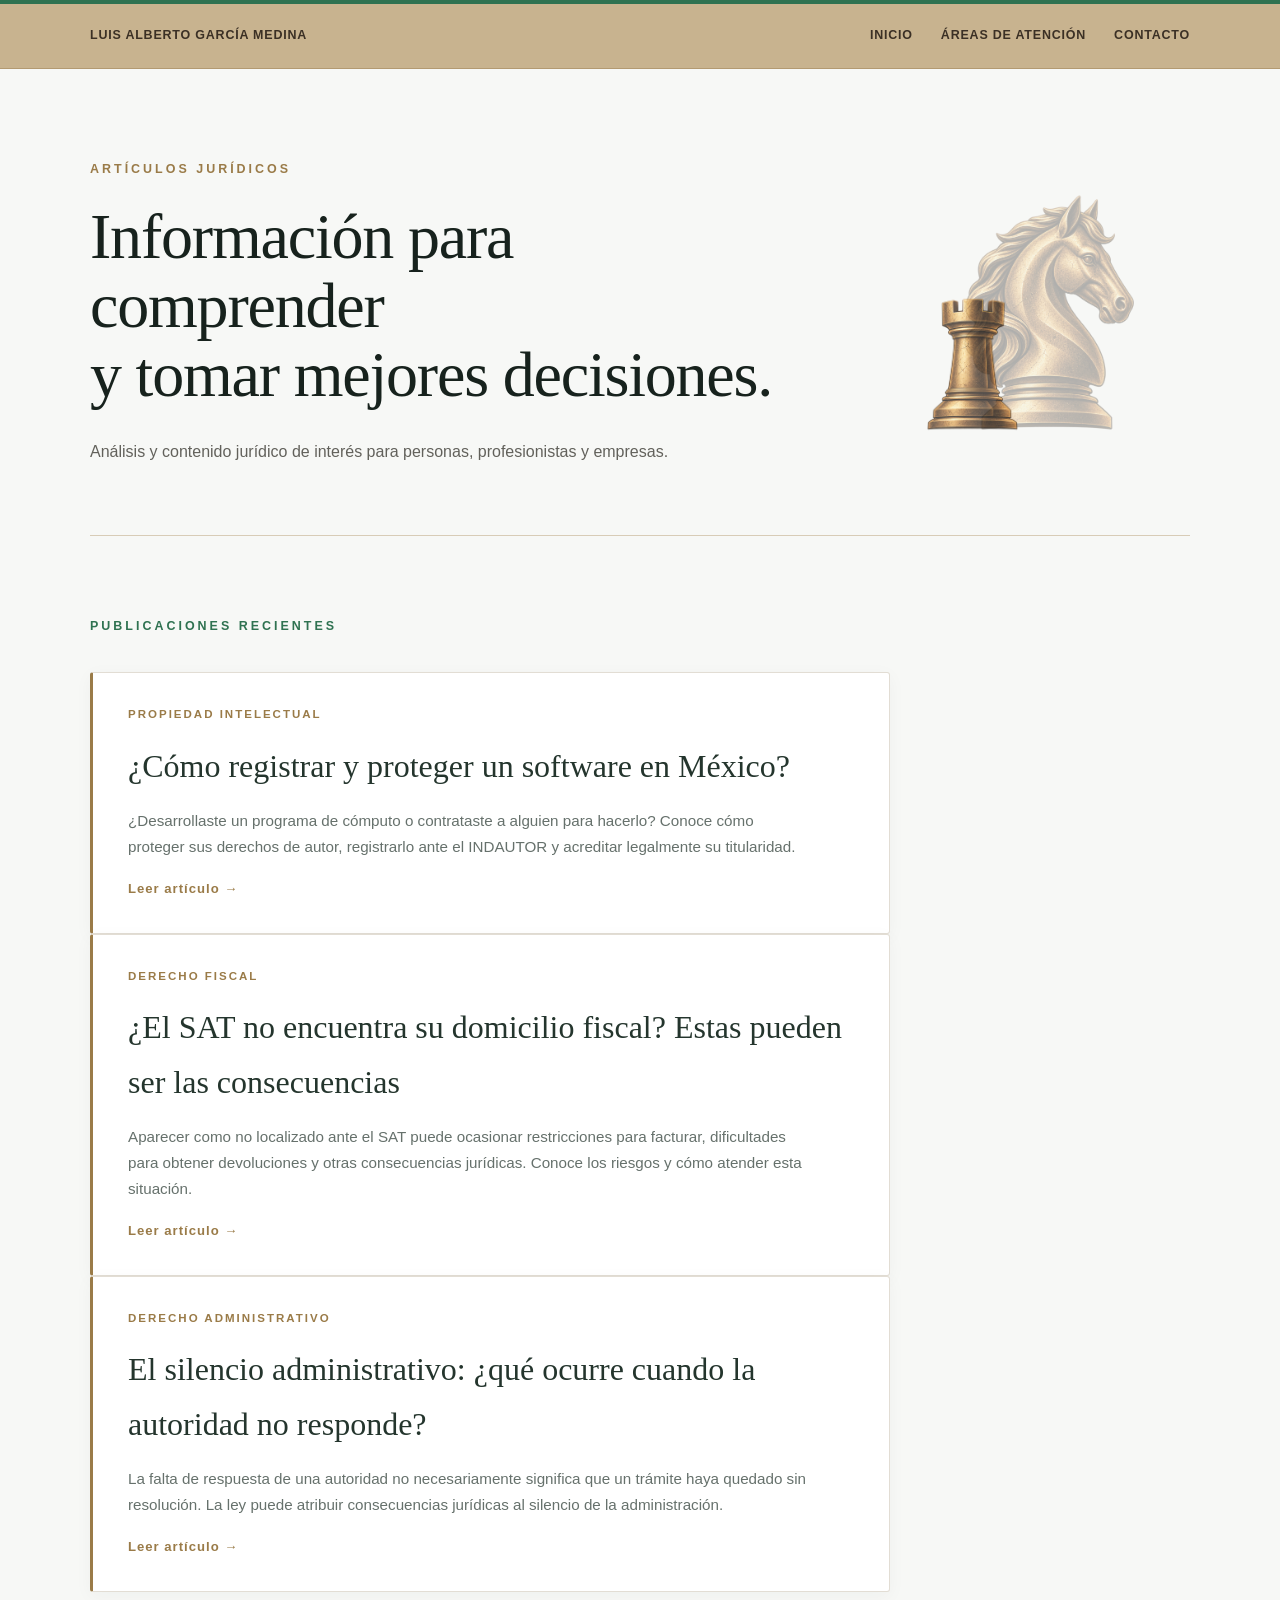
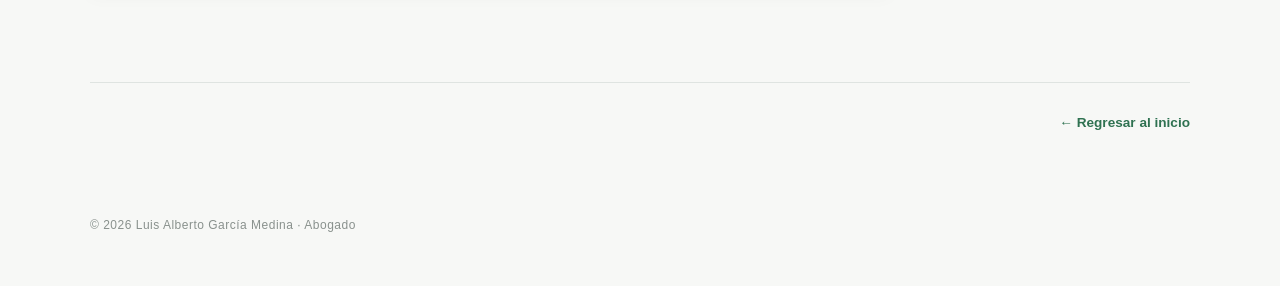
==== commit 848c0ae6: "Update articulos.html" ====
--- a/articulos.html
+++ b/articulos.html
@@ -28,7 +28,7 @@
 
             <div class="nav-enlaces">
                 <a href="index.html">Inicio</a>
-                <a href="index.html#areas">Áreas de atención</a>
+              <a href="index.html#areas-atencion">Áreas de atención</a>
                 <a href="index.html#contacto">Contacto</a>
             </div>
 
@@ -80,6 +80,31 @@
             <h2>Publicaciones recientes</h2>
 
             <div class="lista-articulos">
+
+
+<!-- ARTÍCULO: PROTECCIÓN JURÍDICA DEL SOFTWARE -->
+<article class="tarjeta-articulo">
+
+    <span class="articulo-categoria">
+        Propiedad intelectual
+    </span>
+
+    <h3>
+        ¿Cómo registrar y proteger un software en México?
+    </h3>
+
+    <p>
+        ¿Desarrollaste un programa de cómputo o contrataste
+        a alguien para hacerlo? Conoce cómo proteger
+        sus derechos de autor, registrarlo ante el INDAUTOR
+        y acreditar legalmente su titularidad.
+    </p>
+
+    <a class="leer-articulo" href="proteccion-software.html">
+        Leer artículo →
+    </a>
+
+</article>
 
                 
 <!-- ARTÍCULO: DOMICILIO FISCAL NO LOCALIZADO -->
--- a/style.css
+++ b/style.css
@@ -1369,3 +1369,55 @@
 body.texto-legible p {
     line-height: 1.9;
 }
+
+/* MARCAS DE AGUA EN ARTÍCULOS - VERSIÓN MÓVIL */
+
+@media (max-width: 768px) {
+
+    .articulo-completo .marca-agua {
+        top: 430px;
+        left: 48%;
+        width: 85%;
+        height: 600px;
+        background-position: center;
+        background-size: contain;
+        opacity: 0.05;
+    }
+
+    .articulo-completo .marca-agua.caballo {
+        top: 470px;
+        left: 35%;
+        width: 115%;
+        height: 810px;
+        opacity: 0.05;
+    }
+
+}
+
+/* JUSTIFICACIÓN EDITORIAL DE PÁRRAFOS */
+
+@media (min-width: 769px) {
+
+    .texto-editorial section > p {
+        text-align: justify;
+        hyphens: auto;
+    }
+
+}
+
+/* LECTURA EN PANTALLAS PEQUEÑAS */
+
+@media (max-width: 768px) {
+
+    .texto-editorial section > p {
+        text-align: left;
+        hyphens: none;
+    }
+
+}
+
+/* SEPARACIÓN ENTRE PÁRRAFOS DEL PERFIL PROFESIONAL */
+
+.texto-editorial section > p + p {
+    margin-top: 1.5em;
+}
